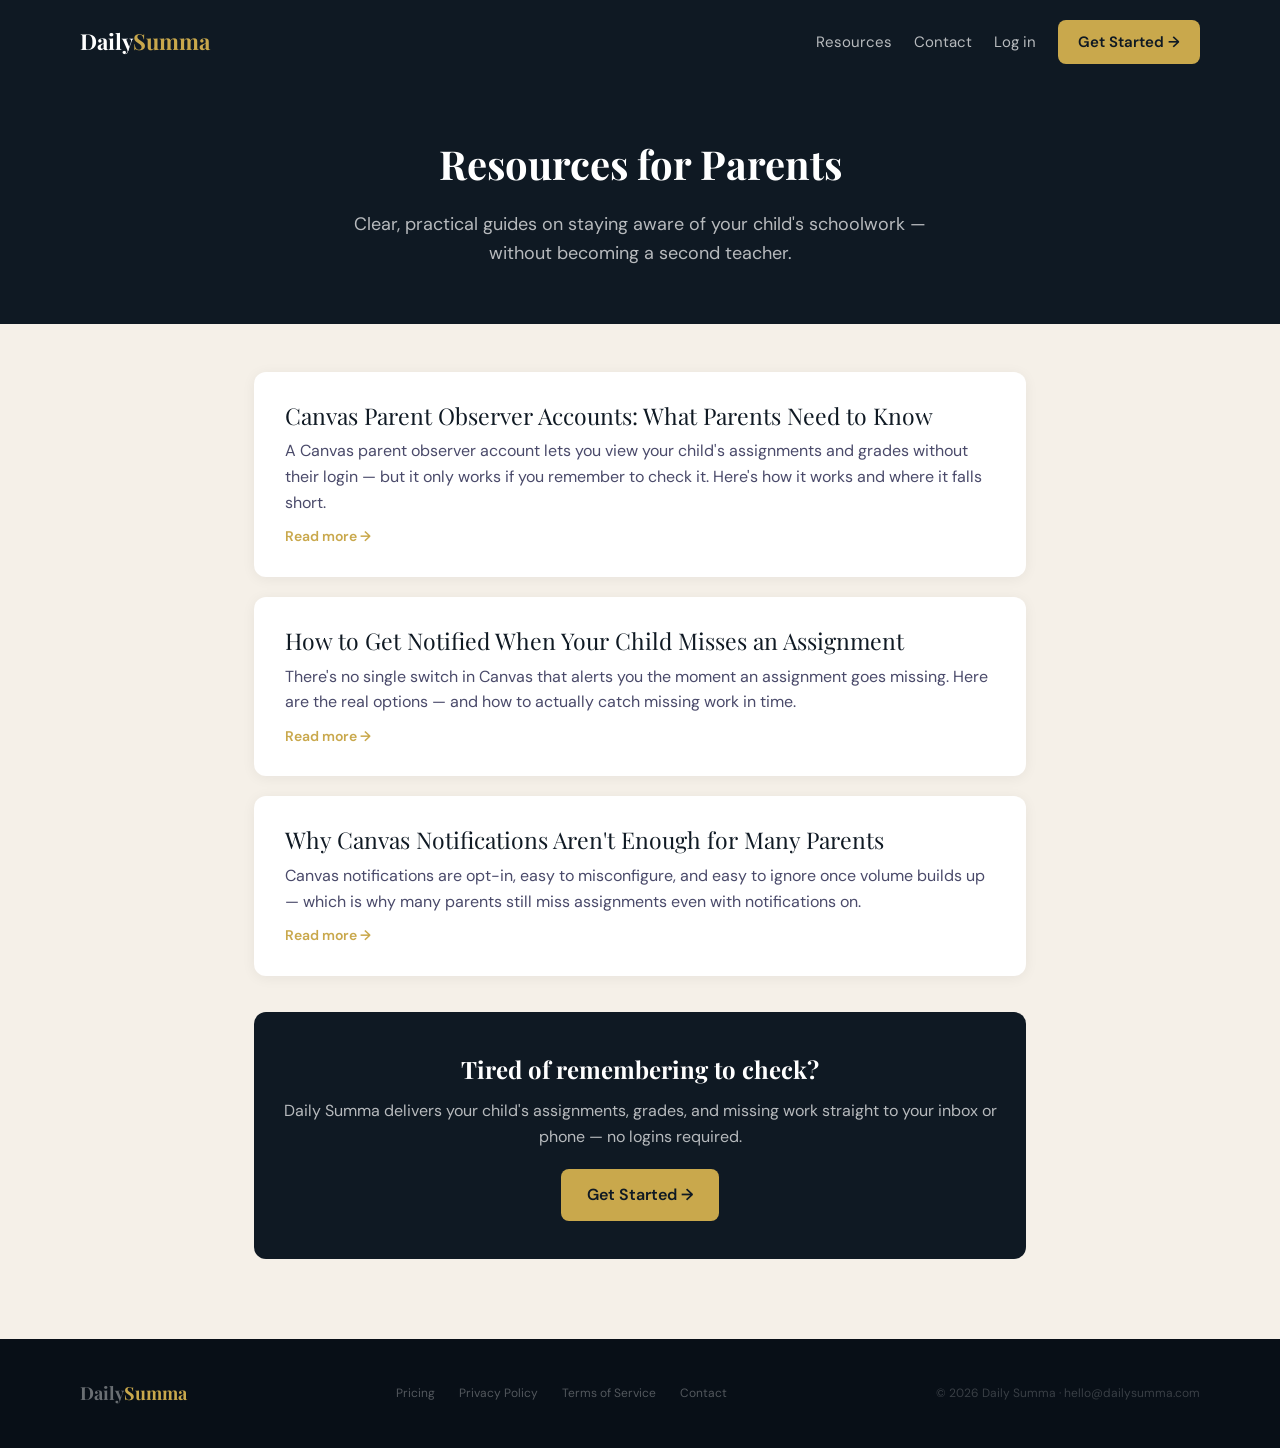
==== resources/index.html @ 131df294 "Initial commit: marketing site + resources content library (homepage, pricing, legal, contact page, " ====
<!DOCTYPE html>
<html lang="en">
<head>
<meta charset="UTF-8">
<meta name="viewport" content="width=device-width, initial-scale=1.0">
<title>Resources for Parents | Daily Summa</title>
<meta name="description" content="Clear, practical guides on staying aware of your child's schoolwork — Canvas parent accounts, missing assignments, grades, and keeping up without logging in constantly.">
<link rel="canonical" href="https://dailysumma.com/resources/">

<meta property="og:type" content="website">
<meta property="og:title" content="Resources for Parents | Daily Summa">
<meta property="og:description" content="Clear, practical guides on staying aware of your child's schoolwork.">
<meta property="og:url" content="https://dailysumma.com/resources/">
<meta property="og:site_name" content="Daily Summa">

<link href="https://fonts.googleapis.com/css2?family=Playfair+Display:ital,wght@0,400;0,700;0,900;1,400&family=DM+Sans:wght@300;400;500;600&display=swap" rel="stylesheet">

<style>
:root {
  --navy:#0f1923; --navy-mid:#162030; --gold:#c9a84c; --gold-light:#e8c96d;
  --gold-dim:#c9a84c20; --cream:#f5f0e8; --cream-dark:#ede8df;
  --text:#1a1a2e; --text-mid:#4a4a6a; --text-light:#8a8aaa; --white:#ffffff;
}
* { box-sizing:border-box; margin:0; padding:0; }
body { font-family:'DM Sans',-apple-system,BlinkMacSystemFont,sans-serif;
       background:var(--cream); color:var(--text); line-height:1.6; }
a { color:var(--gold); }

.skip-nav { position:absolute; left:-9999px; }
.skip-nav:focus { left:12px; top:12px; background:var(--navy); color:#fff; padding:8px 14px; border-radius:6px; z-index:100; }
nav { display:flex; align-items:center; justify-content:space-between;
      padding:20px 80px; background:var(--navy); }
.nav-logo { font-family:'Playfair Display',serif; font-size:22px; font-weight:700; color:#fff; text-decoration:none; }
.nav-logo span { color:var(--gold); }
.nav-actions { display:flex; align-items:center; gap:22px; }
.nav-login { color:rgba(255,255,255,0.7); text-decoration:none; font-size:15px; }
.nav-login:hover { color:#fff; }
.nav-cta { background:var(--gold); color:var(--navy); padding:10px 20px; border-radius:8px;
           text-decoration:none; font-size:15px; font-weight:600; }
.nav-cta:hover { background:var(--gold-light); }

.hub-header { background:var(--navy); padding:48px 24px 56px; text-align:center; }
.hub-header h1 { font-family:'Playfair Display',serif; font-size:40px; color:#fff; margin-bottom:14px; }
.hub-header p { font-size:18px; color:rgba(255,255,255,0.7); max-width:620px; margin:0 auto; }

.hub-wrap { max-width:820px; margin:0 auto; padding:48px 24px 80px; }

.article-card { display:block; background:var(--white); border-radius:12px; padding:28px 30px;
     margin-bottom:20px; text-decoration:none; box-shadow:0 2px 14px rgba(15,25,35,0.06);
     border:1px solid transparent; transition:border-color .15s, transform .15s; }
.article-card:hover { border-color:var(--gold); transform:translateY(-2px); }
.article-card .card-title { font-family:'Playfair Display',serif; font-size:23px; color:var(--navy);
     margin-bottom:8px; line-height:1.3; }
.article-card .card-desc { font-size:16px; color:var(--text-mid); margin-bottom:10px; }
.article-card .card-readmore { font-size:14px; color:var(--gold); font-weight:600; }

.cta-strip { text-align:center; background:var(--navy); border-radius:12px;
     padding:38px 28px; margin-top:36px; }
.cta-strip h3 { font-family:'Playfair Display',serif; font-size:24px; color:#fff; margin-bottom:10px; }
.cta-strip p { font-size:16px; color:rgba(255,255,255,0.7); margin-bottom:20px; }
.cta-strip a { background:var(--gold); color:var(--navy); padding:13px 26px; border-radius:8px;
     text-decoration:none; font-weight:600; font-size:16px; display:inline-block; }
.cta-strip a:hover { background:var(--gold-light); }

footer { padding:40px 80px; background:#080f17; display:flex; align-items:center;
     justify-content:space-between; flex-wrap:wrap; gap:16px; }
.footer-logo { font-family:'Playfair Display',serif; font-size:18px; font-weight:700; color:rgba(255,255,255,0.4); }
.footer-logo span { color:var(--gold); }
.footer-links { display:flex; gap:24px; flex-wrap:wrap; }
.footer-links a { font-size:12px; color:rgba(255,255,255,0.3); text-decoration:none; }
.footer-text { font-size:12px; color:rgba(255,255,255,0.2); }

@media (max-width:768px) {
  nav { padding:16px 22px; }
  footer { padding:30px 22px; }
  .hub-header h1 { font-size:30px; }
  .hub-wrap { padding:32px 20px 60px; }
}
</style>
</head>
<body>
<a href="#main-content" class="skip-nav">Skip to main content</a>

<nav>
  <a href="/" class="nav-logo">Daily<span>Summa</span></a>
  <div class="nav-actions">
    <a href="/resources/" class="nav-login">Resources</a>
    <a href="/contact" class="nav-login">Contact</a>
    <a href="/login" class="nav-login">Log in</a>
    <a href="/signup" class="nav-cta">Get Started →</a>
  </div>
</nav>

<div class="hub-header">
  <h1>Resources for Parents</h1>
  <p>Clear, practical guides on staying aware of your child's schoolwork — without becoming a second teacher.</p>
</div>

<main class="hub-wrap" id="main-content">

  <!-- ============================================================
       ARTICLE LIST — newest first.
       To add a new article: copy ONE <a class="article-card"> block,
       paste it at the TOP of this list, and update href/title/desc.
       ============================================================ -->

  <a class="article-card" href="/resources/canvas-parent-observer-accounts.html">
    <div class="card-title">Canvas Parent Observer Accounts: What Parents Need to Know</div>
    <div class="card-desc">A Canvas parent observer account lets you view your child's assignments and grades without their login — but it only works if you remember to check it. Here's how it works and where it falls short.</div>
    <div class="card-readmore">Read more &rarr;</div>
  </a>

  <a class="article-card" href="/resources/missing-assignment-alerts.html">
    <div class="card-title">How to Get Notified When Your Child Misses an Assignment</div>
    <div class="card-desc">There's no single switch in Canvas that alerts you the moment an assignment goes missing. Here are the real options — and how to actually catch missing work in time.</div>
    <div class="card-readmore">Read more &rarr;</div>
  </a>

  <a class="article-card" href="/resources/canvas-notifications-not-enough.html">
    <div class="card-title">Why Canvas Notifications Aren't Enough for Many Parents</div>
    <div class="card-desc">Canvas notifications are opt-in, easy to misconfigure, and easy to ignore once volume builds up — which is why many parents still miss assignments even with notifications on.</div>
    <div class="card-readmore">Read more &rarr;</div>
  </a>

  <!-- next article cards go above this line -->

  <div class="cta-strip">
    <h3>Tired of remembering to check?</h3>
    <p>Daily Summa delivers your child's assignments, grades, and missing work straight to your inbox or phone — no logins required.</p>
    <a href="/signup">Get Started &rarr;</a>
  </div>

</main>

<footer>
  <div class="footer-logo">Daily<span>Summa</span></div>
  <div class="footer-links">
    <a href="/pricing">Pricing</a>
    <a href="/privacy">Privacy Policy</a>
    <a href="/terms">Terms of Service</a>
    <a href="mailto:hello@dailysumma.com">Contact</a>
  </div>
  <div class="footer-text">© 2026 Daily Summa · hello@dailysumma.com</div>
</footer>
</body>
</html>
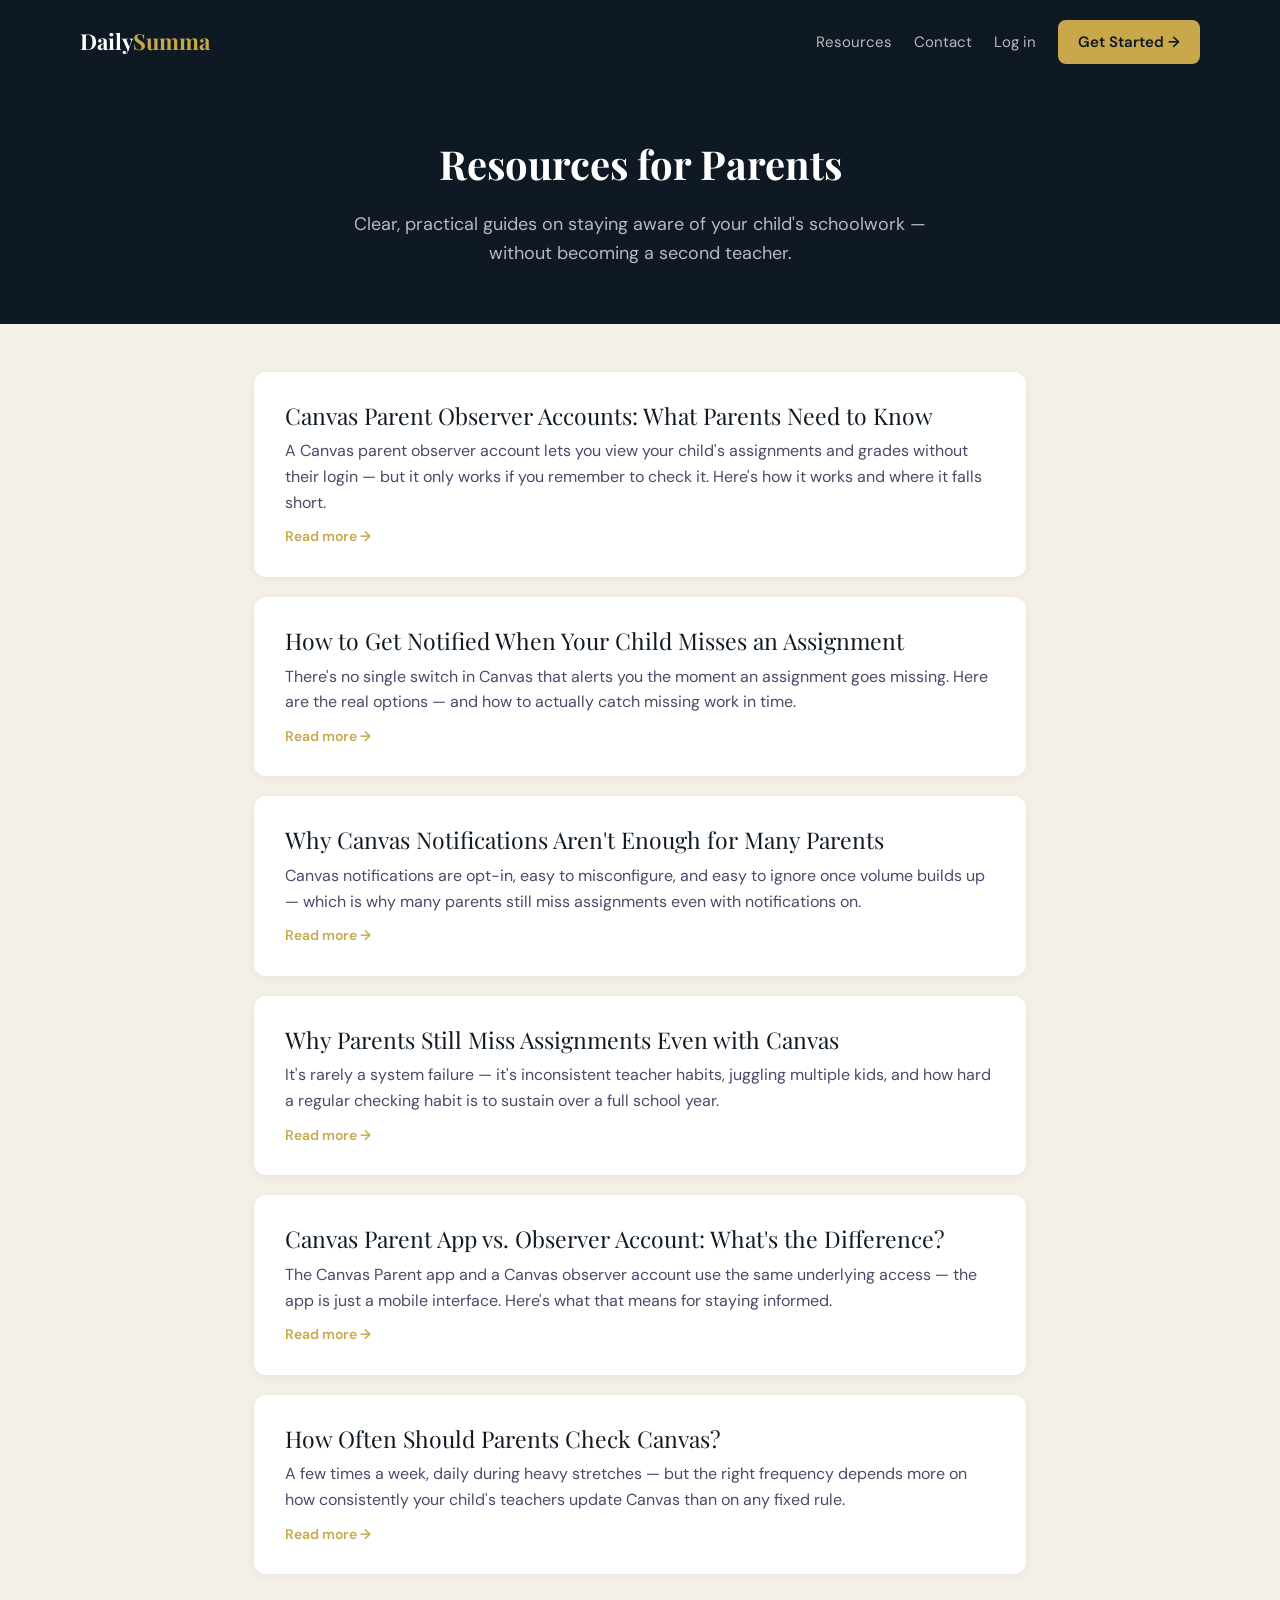
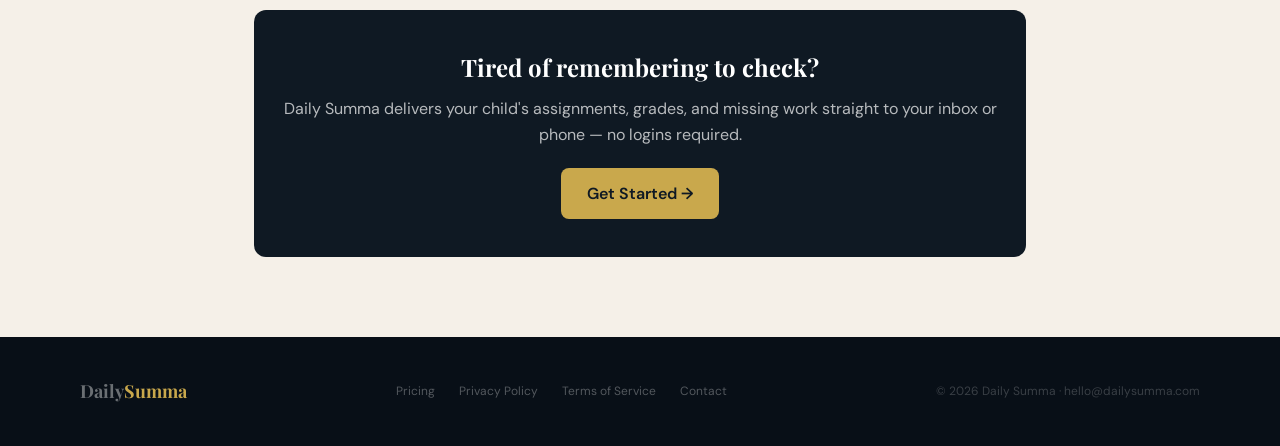
==== commit 90c70d4d: "Resources: add 3 Canvas articles (how-often-check, app-vs-observer, why-still-miss) — completes Clus" ====
--- a/resources/index.html
+++ b/resources/index.html
@@ -122,6 +122,24 @@
     <div class="card-readmore">Read more &rarr;</div>
   </a>
 
+  <a class="article-card" href="/resources/why-parents-still-miss-assignments.html">
+    <div class="card-title">Why Parents Still Miss Assignments Even with Canvas</div>
+    <div class="card-desc">It's rarely a system failure — it's inconsistent teacher habits, juggling multiple kids, and how hard a regular checking habit is to sustain over a full school year.</div>
+    <div class="card-readmore">Read more &rarr;</div>
+  </a>
+
+  <a class="article-card" href="/resources/canvas-app-vs-observer.html">
+    <div class="card-title">Canvas Parent App vs. Observer Account: What's the Difference?</div>
+    <div class="card-desc">The Canvas Parent app and a Canvas observer account use the same underlying access — the app is just a mobile interface. Here's what that means for staying informed.</div>
+    <div class="card-readmore">Read more &rarr;</div>
+  </a>
+
+  <a class="article-card" href="/resources/how-often-check-canvas.html">
+    <div class="card-title">How Often Should Parents Check Canvas?</div>
+    <div class="card-desc">A few times a week, daily during heavy stretches — but the right frequency depends more on how consistently your child's teachers update Canvas than on any fixed rule.</div>
+    <div class="card-readmore">Read more &rarr;</div>
+  </a>
+
   <!-- next article cards go above this line -->
 
   <div class="cta-strip">
